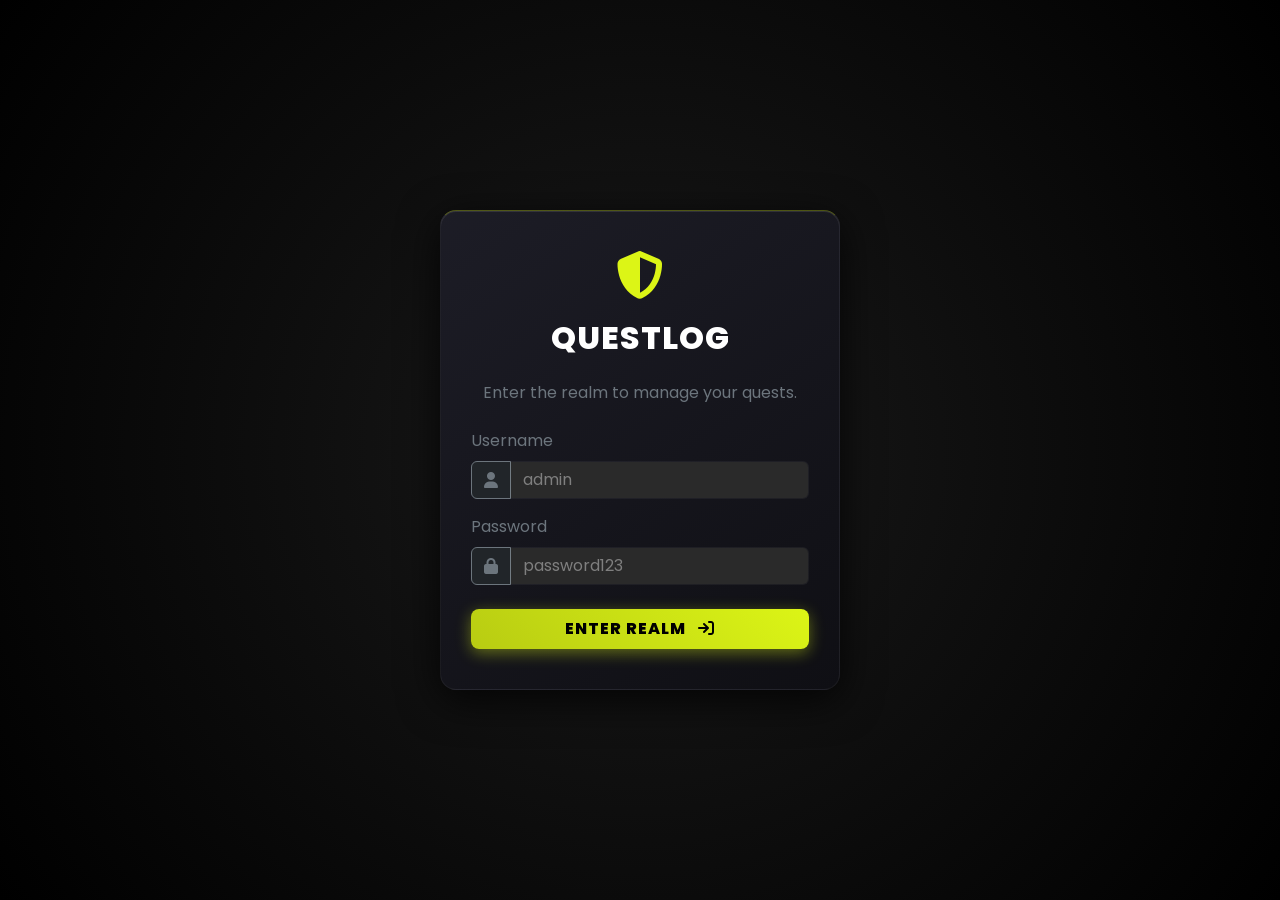
==== index.html @ 052176f8 "Add files via upload" ====
<!DOCTYPE html>
<html lang="en">

<head>
    <meta charset="UTF-8">
    <meta name="viewport" content="width=device-width, initial-scale=1.0">
    <title>QuestLog: Boss Raid Productivity</title>
    <!-- Bootstrap 5 CDN -->
    <link href="https://cdn.jsdelivr.net/npm/bootstrap@5.3.2/dist/css/bootstrap.min.css" rel="stylesheet">
    <!-- FontAwesome CDN -->
    <link rel="stylesheet" href="https://cdnjs.cloudflare.com/ajax/libs/font-awesome/6.4.2/css/all.min.css">
    <!-- Google Fonts Poppins -->
    <link
        href="https://fonts.googleapis.com/css2?family=Poppins:ital,wght@0,300;0,400;0,500;0,600;0,700;0,800;1,400&display=swap"
        rel="stylesheet">
    <!-- Custom CSS -->
    <link rel="stylesheet" href="assets/css/style.css">
</head>

<body>

    <!-- Top Navigation -->
    <nav class="navbar navbar-dark bg-dark border-bottom border-secondary mb-4">
        <div class="container-fluid px-4">
            <a class="navbar-brand text-white" href="#">
                <i class="fa-solid fa-shield-halved text-warning me-2"
                    style="color: var(--accent-color) !important;"></i>
                <span class="fw-bold">QuestLog</span>
            </a>
            <div class="d-flex align-items-center">
                <span class="text-secondary me-3" id="playerUsername">Player</span>
                <button class="btn btn-outline-danger btn-sm" onclick="logout()">Logout</button>
            </div>
        </div>
    </nav>

    <div class="container pb-5">

        <!-- Player Stats Bar -->
        <div class="row mb-4">
            <div class="col-12">
                <div class="card-custom p-3 d-flex flex-wrap align-items-center justify-content-between gap-3">
                    <div class="d-flex align-items-center gap-2">
                        <div class="bg-dark rounded-circle d-flex align-items-center justify-content-center border border-secondary"
                            style="width: 50px; height: 50px;">
                            <span class="fw-bold fs-4" id="playerLevel">1</span>
                        </div>
                        <div>
                            <div class="text-secondary small fw-bold">LEVEL</div>
                            <div class="text-white" id="playerTitle">Novice Adventurer</div>
                        </div>
                    </div>

                    <div class="flex-grow-1 mx-md-4" style="min-width: 200px;">
                        <div class="d-flex justify-content-between text-secondary small mb-1">
                            <span>XP</span>
                            <span id="playerXpText">0 / 100</span>
                        </div>
                        <div class="progress">
                            <div class="progress-bar progress-bar-xp" id="playerXpBar" role="progressbar"
                                style="width: 0%"></div>
                        </div>
                    </div>

                    <div class="flex-grow-1 mx-md-4" style="min-width: 200px;">
                        <div class="d-flex justify-content-between text-secondary small mb-1">
                            <span>Energy (HP)</span>
                            <span id="playerHpText">100 / 100</span>
                        </div>
                        <div class="progress">
                            <div class="progress-bar progress-bar-energy" id="playerHpBar" role="progressbar"
                                style="width: 100%"></div>
                        </div>
                    </div>

                    <div class="d-flex align-items-center gap-2">
                        <i class="fa-solid fa-coins text-warning fs-4"></i>
                        <span class="fw-bold fs-4" id="playerGold" style="color: var(--accent-color);">0</span>
                    </div>
                </div>
            </div>
        </div>

        <!-- Navigation Tabs -->
        <ul class="nav nav-pills mb-4" id="pills-tab" role="tablist">
            <li class="nav-item" role="presentation">
                <button class="nav-link active fw-bold px-4" id="pills-dashboard-tab" data-bs-toggle="pill"
                    data-bs-target="#pills-dashboard" type="button" role="tab">
                    <i class="fa-solid fa-chess-board me-2"></i> Dashboard
                </button>
            </li>
            <li class="nav-item" role="presentation">
                <button class="nav-link fw-bold px-4" id="pills-inventory-tab" data-bs-toggle="pill"
                    data-bs-target="#pills-inventory" type="button" role="tab">
                    <i class="fa-solid fa-box-open me-2"></i> Inventory
                </button>
            </li>
            <li class="nav-item" role="presentation">
                <button class="nav-link fw-bold px-4" id="pills-shop-tab" data-bs-toggle="pill"
                    data-bs-target="#pills-shop" type="button" role="tab">
                    <i class="fa-solid fa-store me-2"></i> Shop
                </button>
            </li>
        </ul>

        <!-- Tab Content -->
        <div class="tab-content" id="pills-tabContent">

            <!-- DASHBOARD TAB -->
            <div class="tab-pane fade show active fade-in" id="pills-dashboard" role="tabpanel">

                <!-- TOP SECTION: QUEST BOARD -->
                <div class="row mb-4">
                    <div class="col-12">
                        <div class="card-custom p-4 border-accent">
                            <div class="d-flex justify-content-between align-items-center mb-4">
                                <h3 class="mb-0 text-white"><i class="fa-solid fa-scroll me-2 text-warning"></i> Quest
                                    Board</h3>
                                <button class="btn btn-accent" data-bs-toggle="modal" data-bs-target="#addQuestModal">
                                    <i class="fa-solid fa-plus me-1"></i> New Quest
                                </button>
                            </div>

                            <div id="questList" class="d-flex flex-column gap-2"
                                style="max-height: 400px; overflow-y: auto;">
                                <!-- Quests will be rendered here -->
                                <div class="text-center text-secondary py-4" id="emptyQuestMsg">
                                    No active quests. Add a new quest to begin the raid!
                                </div>
                            </div>
                        </div>
                    </div>
                </div>

                <!-- MIDDLE SECTION: BOSS ARENA & DIALOGS -->
                <div class="row align-items-stretch g-4 mb-4">

                    <!-- Left Sidebar (Mascot) -->
                    <div class="col-lg-3 d-flex flex-column gap-3">
                        <div
                            class="card-custom p-3 border-accent flex-grow-1 d-flex flex-column justify-content-center text-center">
                            <i class="fa-solid fa-robot mascot-icon fs-1 mb-2"></i>
                            <div class="mascot-message-simple fst-italic text-light small" id="mascotMessage">
                                "Hero! Set deadlines and defeat the boss before time runs out!"
                            </div>
                        </div>
                        <div class="calendar-widget flex-grow-1">
                            <div class="fw-bold text-info mb-1" id="calendarMonth">Month YYYY</div>
                            <div class="calendar-days text-secondary fw-bold" style="font-size: 0.75rem;">
                                <div>Su</div>
                                <div>Mo</div>
                                <div>Tu</div>
                                <div>We</div>
                                <div>Th</div>
                                <div>Fr</div>
                                <div>Sa</div>
                            </div>
                            <div class="calendar-days" id="calendarGrid">
                                <!-- JS Calendar rendering -->
                            </div>
                        </div>
                    </div>

                    <!-- Center (Boss Area) -->
                    <div class="col-lg-6">
                        <div
                            class="card-custom p-4 h-100 d-flex flex-column boss-card border-danger position-relative overflow-hidden">
                            <h3 class="mb-4 text-center text-danger text-uppercase fw-bold"
                                style="letter-spacing: 2px;"><i class="fa-solid fa-skull me-2"></i> Boss Area</h3>
                            <div
                                class="boss-arena flex-grow-1 d-flex flex-column justify-content-center align-items-center position-relative">

                                <!-- Slash Effect Overlay -->
                                <div id="slashEffect" class="slash-container">
                                    <div class="slash-line"></div>
                                </div>

                                <h4 class="text-white fw-bold mb-1" id="bossName">Abyssal Demon</h4>
                                <div class="badge bg-danger mb-4 px-3 py-2">Level <span id="bossLevel">1</span> Threat
                                </div>

                                <img src="https://robohash.org/questlog_boss_1.png?set=set2&size=220x220" alt="Boss"
                                    class="boss-image mb-4 floating-slow" id="bossImage"
                                    style="width: 220px; height: 220px; filter: drop-shadow(0 0 35px rgba(255, 77, 77, 0.8));">

                                <div class="w-100 px-4 mt-auto">
                                    <div class="d-flex justify-content-between text-white fw-bold mb-2">
                                        <span>BOSS HP</span>
                                        <span id="bossHpText">500 / 500</span>
                                    </div>
                                    <div class="progress" style="height: 2rem;">
                                        <div class="progress-bar progress-bar-hp progress-bar-striped progress-bar-animated"
                                            id="bossHpBar" role="progressbar" style="width: 100%;"></div>
                                    </div>
                                </div>
                            </div>
                        </div>
                    </div>

                    <!-- Right Sidebar (Boss Dialog) -->
                    <div class="col-lg-3 d-flex flex-column gap-3">
                        <div
                            class="card-custom h-100 p-4 border-danger d-flex flex-column justify-content-center text-center">
                            <i class="fa-solid fa-ghost fs-1 floating-slow mb-3"
                                style="color: var(--danger-color);"></i>
                            <h5 style="color: var(--danger-color);">Boss Taunt</h5>
                            <div class="mascot-message-simple fst-italic small mt-2" id="bossDialogMessage"
                                style="color: var(--danger-color);">
                                "You think a mere to-do list can defeat me?! Your deadlines mean nothing!"
                            </div>
                        </div>
                    </div>

                </div>
            </div>

            <!-- INVENTORY TAB -->
            <div class="tab-pane fade fade-in" id="pills-inventory" role="tabpanel">
                <div class="card-custom p-4 min-vh-50">
                    <h3 class="mb-4"><i class="fa-solid fa-sack-dollar me-2 text-warning"></i> Your Loot</h3>
                    <div class="row g-3" id="inventoryList">
                        <!-- Inventory items will be rendered here -->
                        <div class="col-12 text-center text-secondary py-5" id="emptyInventoryMsg">
                            Your inventory is empty. Defeat bosses to earn loot boxes!
                        </div>
                    </div>
                </div>
            </div>

            <!-- SHOP TAB -->
            <div class="tab-pane fade fade-in" id="pills-shop" role="tabpanel">
                <div class="card-custom p-4 min-vh-50">
                    <div class="d-flex justify-content-between align-items-center mb-4">
                        <h3><i class="fa-solid fa-store me-2" style="color: var(--accent-color);"></i> Merchant</h3>
                        <div class="badge bg-dark border border-secondary fs-6 p-2">
                            Your Gold: <span class="text-accent fw-bold" id="shopGoldDisplay">0</span> <i
                                class="fa-solid fa-coins text-accent"></i>
                        </div>
                    </div>

                    <div class="row g-4">
                        <!-- Shop Item 1 -->
                        <div class="col-md-4">
                            <div class="card-custom p-3 text-center border-secondary h-100 transition"
                                style="background: #222;">
                                <i class="fa-solid fa-flask text-success fs-1 mb-3 mt-2"></i>
                                <h5>Minor Health Potion</h5>
                                <p class="text-secondary small">Restores 20 Energy.</p>
                                <div class="mt-auto pt-3">
                                    <button class="btn btn-outline-success w-100"
                                        onclick="buyItem('health_potion_minor', 50, 20)">
                                        Buy - 50 <i class="fa-solid fa-coins text-warning"></i>
                                    </button>
                                </div>
                            </div>
                        </div>
                        <!-- Shop Item 2 -->
                        <div class="col-md-4">
                            <div class="card-custom p-3 text-center border-secondary h-100" style="background: #222;">
                                <i class="fa-solid fa-flask text-danger fs-1 mb-3 mt-2"></i>
                                <h5>Major Health Potion</h5>
                                <p class="text-secondary small">Restores 50 Energy.</p>
                                <div class="mt-auto pt-3">
                                    <button class="btn btn-outline-success w-100"
                                        onclick="buyItem('health_potion_major', 100, 50)">
                                        Buy - 100 <i class="fa-solid fa-coins text-warning"></i>
                                    </button>
                                </div>
                            </div>
                        </div>
                    </div>
                </div>
            </div>

        </div>
    </div>

    <!-- Add Quest Modal -->
    <div class="modal fade" id="addQuestModal" tabindex="-1" aria-hidden="true">
        <div class="modal-dialog modal-dialog-centered">
            <div class="modal-content"
                style="background-color: var(--bg-card); border-top: 4px solid var(--accent-color);">
                <div class="modal-header border-bottom border-secondary">
                    <h5 class="modal-title">Forge New Quest</h5>
                    <button type="button" class="btn-close btn-close-white" data-bs-dismiss="modal"
                        aria-label="Close"></button>
                </div>
                <div class="modal-body">
                    <form id="addQuestForm">
                        <div class="mb-3">
                            <label class="form-label text-secondary">Quest Title</label>
                            <input type="text" class="form-control form-control-custom" id="questTitle" required
                                placeholder="e.g. Finish report">
                        </div>
                        <div class="mb-3">
                            <label class="form-label text-secondary">Difficulty Rank</label>
                            <select class="form-select form-control-custom" id="questRank">
                                <option value="E">Rank E (Easy) - Low XP/Dmg</option>
                                <option value="C" selected>Rank C (Medium) - Normal XP/Dmg</option>
                                <option value="S">Rank S (Hard) - High XP/Dmg</option>
                            </select>
                        </div>
                        <div class="mb-3">
                            <label class="form-label text-secondary">Quest Category</label>
                            <select class="form-select form-control-custom" id="questCategory">
                                <option value="Work">💼 Work</option>
                                <option value="Study">📚 Study</option>
                                <option value="Health">💖 Health</option>
                                <option value="Chores">🧹 Chores</option>
                                <option value="Other">✨ Other</option>
                            </select>
                        </div>
                        <div class="mb-3">
                            <label class="form-label text-secondary">Deadline (Date & Time)</label>
                            <input type="datetime-local" class="form-control form-control-custom" id="questDeadline"
                                required>
                        </div>
                        <div class="text-end mt-4">
                            <button type="button" class="btn btn-outline-secondary"
                                data-bs-dismiss="modal">Cancel</button>
                            <button type="submit" class="btn btn-accent ms-2">Add Quest</button>
                        </div>
                    </form>
                </div>
            </div>
        </div>
    </div>

    <!-- Loot Box Modal (Victory) -->
    <div class="modal fade" id="victoryModal" tabindex="-1" aria-hidden="true" data-bs-backdrop="static">
        <div class="modal-dialog modal-dialog-centered text-center">
            <div class="modal-content"
                style="background: linear-gradient(145deg, rgba(30, 30, 40, 0.95) 0%, rgba(15, 15, 20, 1) 100%); border-top: 4px solid var(--warning-color); border-radius: 16px;">
                <div class="modal-body p-5">
                    <h2 class="text-warning mb-4" style="text-shadow: 0 0 20px rgba(220, 245, 22, 0.5);">BOSS DEFEATED!
                    </h2>
                    <i class="fa-solid fa-gift fs-1 text-danger mb-4 bounce" style="font-size: 5rem;"></i>
                    <p class="text-white mb-4">You have slain the boss and found a Loot Box!</p>
                    <button type="button" class="btn btn-accent px-4 py-2 fw-bold" onclick="openLootBox()">Open Loot
                        Box</button>
                </div>
            </div>
        </div>
    </div>

    <!-- Bootstrap JS Bundle -->
    <script src="https://cdn.jsdelivr.net/npm/bootstrap@5.3.2/dist/js/bootstrap.bundle.min.js"></script>

    <!-- App Logic Scripts -->
    <script src="assets/js/auth.js"></script>
    <script src="assets/js/game.js"></script>
    <script src="assets/js/quests.js"></script>
    <script src="assets/js/main.js"></script>
</body>

</html>
---- assets/css/style.css ----
/* Base Variables (Eye-Catching Premium Theme) */
:root {
  --bg-dark: #0f0f1a; 
  --bg-card: #151520;
  --accent-color: #dcf516; /* Bright Yellow-Green */
  --accent-hover: #eaff4d;
  --text-primary: #ffffff;
  --text-secondary: #a0a0b0;
  --danger-color: #9d1f1a; /* Deep Crimson for Boss */
  --danger-glow: #ff4d4d; /* Brighter red for text glows */
  --success-color: #00e676; 
  --info-color: #00e5ff; 
  --warning-color: #ffea00; 
  --border-color: rgba(255, 255, 255, 0.05);
}

body {
  background: radial-gradient(circle at 50% 0%, #2a0845 0%, #1a1a2e 50%, #0f0f1a 100%);
  background-attachment: fixed;
  color: var(--text-primary);
  font-family: 'Poppins', 'Segoe UI', sans-serif;
  overflow-x: hidden;
  min-height: 100vh;
}

/* Typography & Links */
a {
  color: var(--accent-color);
  text-decoration: none;
  transition: color 0.3s ease;
}

a:hover {
  color: var(--accent-hover);
}

h1, h2, h3, h4, h5 {
  font-weight: 800;
  letter-spacing: 1px;
  text-transform: uppercase;
}

/* Bootstrap Overrides */
.text-warning { color: var(--accent-color) !important; text-shadow: 0 0 10px rgba(220, 245, 22, 0.4); }
.text-danger { color: var(--danger-glow) !important; text-shadow: 0 0 10px rgba(255, 77, 77, 0.5); }
.text-info { color: var(--info-color) !important; text-shadow: 0 0 10px rgba(0, 229, 255, 0.4); }

/* Custom Cards & Modals (Glassmorphism + Depth) */
.card-custom, .modal-content {
  background: linear-gradient(145deg, rgba(30, 30, 40, 0.95) 0%, rgba(15, 15, 20, 1) 100%);
  border: 1px solid rgba(255, 255, 255, 0.05);
  border-top: 1px solid rgba(220, 245, 22, 0.3);
  border-radius: 16px;
  box-shadow: 0 10px 40px rgba(0, 0, 0, 0.8), inset 0 1px 0 rgba(255,255,255,0.1);
  backdrop-filter: blur(15px);
}

.card-custom {
  transition: transform 0.3s, box-shadow 0.3s;
}

.card-custom:hover {
  box-shadow: 0 15px 40px rgba(0, 0, 0, 0.6), inset 0 1px 0 rgba(255,255,255,0.2);
  transform: translateY(-2px);
}

/* Specific Modal Header/Footer fixes */
.modal-header {
  border-bottom: 1px solid rgba(255, 255, 255, 0.05);
}
.modal-footer {
  border-top: 1px solid rgba(255, 255, 255, 0.05);
}

/* Custom Buttons */
.btn-accent {
  background: linear-gradient(45deg, #b8cc12, var(--accent-color));
  color: #000;
  font-weight: 800;
  border: none;
  border-radius: 8px;
  padding: 10px 20px;
  text-transform: uppercase;
  letter-spacing: 1px;
  box-shadow: 0 4px 15px rgba(220, 245, 22, 0.4);
  transition: all 0.3s;
}

.btn-accent:hover {
  background: linear-gradient(45deg, var(--accent-color), var(--accent-hover));
  color: #000;
  transform: translateY(-2px);
  box-shadow: 0 6px 20px rgba(220, 245, 22, 0.6);
}

/* Inputs */
.form-control-custom, .form-select {
  background-color: #2a2a2a;
  border: 1px solid var(--border-color);
  color: var(--text-primary);
}

.form-control-custom::placeholder {
  color: rgba(255, 255, 255, 0.4);
  opacity: 1; /* Fix for Firefox */
}

.form-control-custom:focus {
  background-color: #2a2a2a;
  color: var(--text-primary);
  border-color: var(--accent-color);
  box-shadow: 0 0 0 0.25rem rgba(196, 211, 0, 0.25);
}

/* Progress Bars */
.progress {
  background-color: rgba(0, 0, 0, 0.5);
  border-radius: 8px;
  height: 1.5rem;
  border: 1px solid rgba(255, 255, 255, 0.1);
  box-shadow: inset 0 2px 5px rgba(0,0,0,0.5);
  overflow: hidden;
}

.progress-bar {
  box-shadow: 0 0 10px rgba(255,255,255,0.3);
}

.progress-bar-hp {
  background: linear-gradient(90deg, #9d1f1a, #ff4d4d) !important;
  transition: width 0.5s cubic-bezier(0.25, 0.8, 0.25, 1);
}

.progress-bar-xp {
  background-color: var(--info-color) !important;
  transition: width 0.5s ease-in-out;
}

.progress-bar-energy {
  background-color: var(--success-color) !important;
  transition: width 0.5s ease-in-out;
}

/* Mascot & Messages */
.mascot-container {
  display: flex;
  align-items: center;
  gap: 15px;
  margin-bottom: 20px;
}

.mascot-icon {
  font-size: 3rem;
  color: var(--accent-color);
  animation: float 3s ease-in-out infinite;
}

.mascot-message {
  background-color: var(--bg-card);
  padding: 10px 15px;
  border-radius: 12px;
  border: 1px solid var(--accent-color);
  position: relative;
  font-style: italic;
}

.mascot-message::before {
  content: '';
  position: absolute;
  left: -10px;
  top: 50%;
  transform: translateY(-50%);
  border-width: 10px 10px 10px 0;
  border-style: solid;
  border-color: transparent var(--accent-color) transparent transparent;
}

/* Boss Arena */
.boss-arena {
  text-align: center;
  padding: 30px;
  position: relative;
}

.boss-image {
  max-width: 200px;
  filter: drop-shadow(0 0 15px rgba(139, 69, 19, 0.5));
  transition: all 0.3s;
}

/* Tasks */
.task-item {
  background: rgba(25, 25, 35, 0.6);
  border: 1px solid rgba(255,255,255,0.05);
  border-left: 4px solid var(--accent-color);
  border-radius: 12px;
  padding: 16px;
  margin-bottom: 12px;
  display: flex;
  justify-content: space-between;
  align-items: center;
  transition: all 0.3s cubic-bezier(0.25, 0.8, 0.25, 1);
}

.task-item:hover {
  background: rgba(35, 35, 45, 0.8);
  border-color: rgba(220, 245, 22, 0.4);
  box-shadow: 0 10px 20px rgba(0,0,0,0.3), 0 0 15px rgba(220, 245, 22, 0.2);
  transform: translateY(-3px) scale(1.01);
}

.badge-rank-s { background: linear-gradient(45deg, #9d1f1a, #ff4d4d); color: #fff; box-shadow: 0 0 10px rgba(255, 77, 77, 0.5); }
.badge-rank-c { background: linear-gradient(45deg, #ccaa00, #ffea00); color: #000; box-shadow: 0 0 10px rgba(255, 234, 0, 0.5); }
.badge-rank-e { background: linear-gradient(45deg, #0099cc, #00e5ff); color: #000; box-shadow: 0 0 10px rgba(0, 229, 255, 0.5); }
.badge-category { background-color: rgba(0,0,0,0.5); color: #fff; border: 1px solid rgba(255,255,255,0.2); }

/* Checklist Button Glowing Effect */
.btn-checklist {
  background: transparent;
  border: 2px solid var(--text-secondary);
  color: var(--text-secondary);
  width: 35px;
  height: 35px;
  border-radius: 50%;
  display: flex;
  justify-content: center;
  align-items: center;
  transition: all 0.3s ease;
  font-size: 1.2rem;
  cursor: pointer;
}

.btn-checklist:hover {
  border-color: var(--success-color);
  color: var(--success-color);
  box-shadow: 0 0 10px var(--success-color), inset 0 0 10px var(--success-color);
  text-shadow: 0 0 5px var(--success-color);
}

.btn-checklist.completed {
  background-color: var(--success-color);
  border-color: var(--success-color);
  color: #000;
  box-shadow: 0 0 15px var(--success-color);
}

.task-item.completed {
  opacity: 0.6;
  border-left-color: var(--success-color);
}
.task-item.completed .task-title {
  text-decoration: line-through;
  color: var(--text-secondary) !important;
}

/* Utilities */
.border-accent { 
  border-top: 2px solid var(--accent-color) !important; 
  box-shadow: 0 0 25px rgba(220, 245, 22, 0.15), inset 0 1px 0 rgba(255,255,255,0.1) !important;
}
.border-danger { 
  border-top: 2px solid var(--danger-color) !important; 
  background: radial-gradient(circle at center, rgba(157, 31, 26, 0.15) 0%, rgba(15, 15, 20, 0.9) 80%) !important;
  box-shadow: 0 0 40px rgba(157, 31, 26, 0.2), inset 0 0 20px rgba(157, 31, 26, 0.1) !important;
}

/* Slash Attack Animation */
.slash-container {
  position: absolute;
  top: 0; left: 0; right: 0; bottom: 0;
  pointer-events: none;
  z-index: 10;
  display: flex;
  justify-content: center;
  align-items: center;
  opacity: 0;
}

.slash-line {
  width: 150%;
  height: 10px;
  background: linear-gradient(90deg, transparent, var(--text-primary), var(--danger-color), transparent);
  box-shadow: 0 0 20px var(--danger-color);
  transform: rotate(-45deg) scaleX(0);
}

.animate-slash {
  animation: slashEffect 0.5s ease-out forwards;
}
.animate-slash .slash-line {
  animation: slashDraw 0.4s ease-out forwards;
}

@keyframes slashEffect {
  0% { opacity: 1; }
  80% { opacity: 1; }
  100% { opacity: 0; }
}

@keyframes slashDraw {
  0% { transform: rotate(-45deg) scaleX(0); }
  50% { transform: rotate(-45deg) scaleX(1); }
  100% { transform: rotate(-45deg) scaleX(1) translateY(50px); opacity: 0; }
}

/* Navigation */
.nav-pills .nav-link {
  color: var(--text-secondary);
  border-radius: 8px;
}

.nav-pills .nav-link.active, .nav-pills .show>.nav-link {
  color: #000;
  background-color: var(--accent-color);
}

/* Calendar Widget Simple */
.calendar-widget {
  background-color: #2a2a2a;
  border-radius: 8px;
  padding: 15px;
  text-align: center;
}
.calendar-days {
  display: grid;
  grid-template-columns: repeat(7, 1fr);
  gap: 5px;
  margin-top: 10px;
}
.calendar-day {
  padding: 5px;
  font-size: 0.9rem;
  border-radius: 4px;
}
.calendar-day.today {
  background-color: var(--accent-color);
  color: #000;
  font-weight: bold;
}

/* Animations */
@keyframes shake {
  0% { transform: translate(1px, 1px) rotate(0deg); }
  10% { transform: translate(-1px, -2px) rotate(-1deg); }
  20% { transform: translate(-3px, 0px) rotate(1deg); }
  30% { transform: translate(3px, 2px) rotate(0deg); }
  40% { transform: translate(1px, -1px) rotate(1deg); }
  50% { transform: translate(-1px, 2px) rotate(-1deg); }
  60% { transform: translate(-3px, 1px) rotate(0deg); }
  70% { transform: translate(3px, 1px) rotate(-1deg); }
  80% { transform: translate(-1px, -1px) rotate(1deg); }
  90% { transform: translate(1px, 2px) rotate(0deg); }
  100% { transform: translate(1px, -2px) rotate(-1deg); }
}

.shake {
  animation: shake 0.5s;
  animation-iteration-count: 1;
}

@keyframes fadeIn {
  from { opacity: 0; transform: translateY(10px); }
  to { opacity: 1; transform: translateY(0); }
}

.fade-in {
  animation: fadeIn 0.4s ease-out forwards;
}

@keyframes float {
  0% { transform: translateY(0px); }
  50% { transform: translateY(-10px); }
  100% { transform: translateY(0px); }
}

.floating-slow {
  animation: float 4s ease-in-out infinite;
}
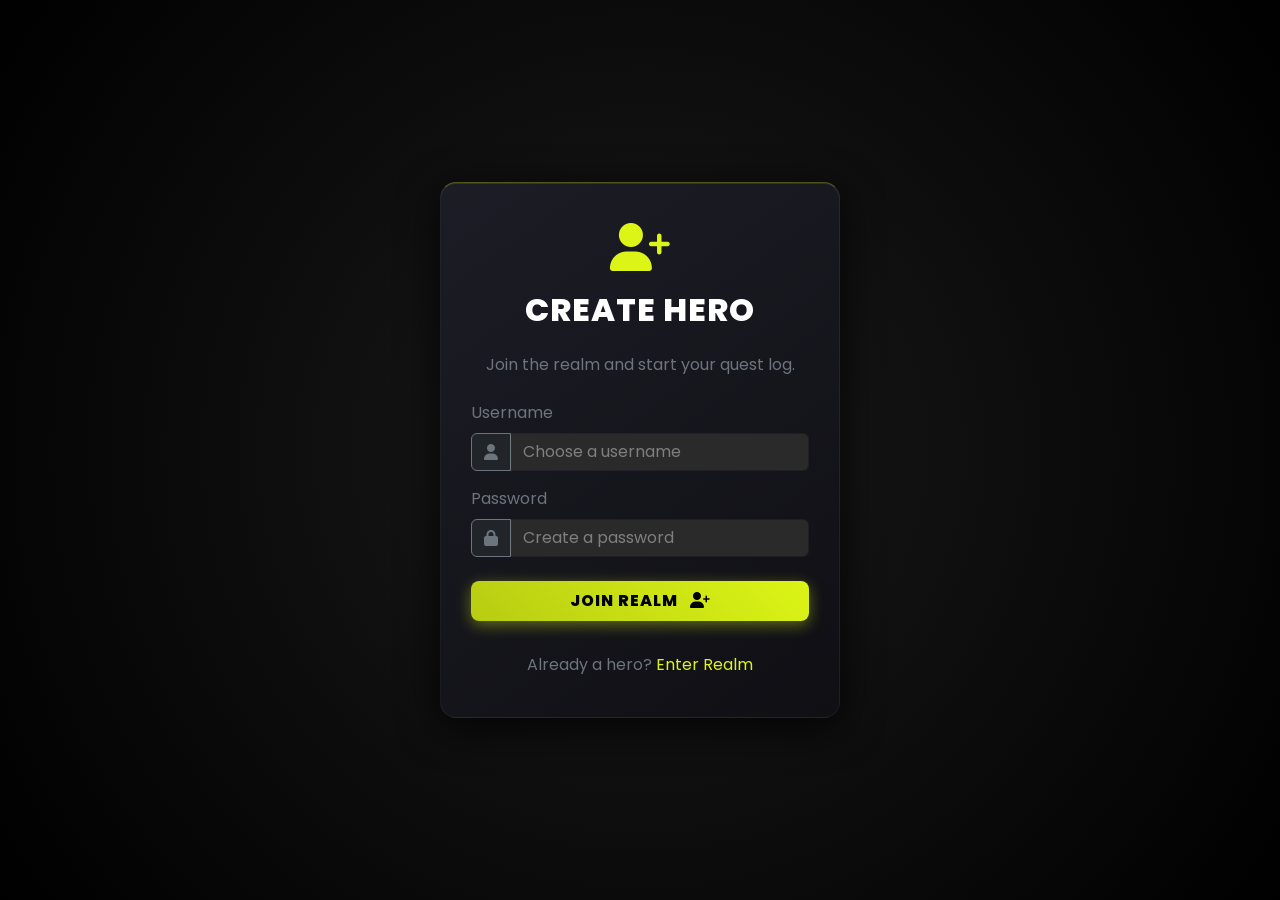
==== commit fc69d8ad: "Add files via upload" ====
--- a/index.html
+++ b/index.html
@@ -347,10 +347,10 @@
     <script src="https://cdn.jsdelivr.net/npm/bootstrap@5.3.2/dist/js/bootstrap.bundle.min.js"></script>
 
     <!-- App Logic Scripts -->
-    <script src="assets/js/auth.js"></script>
-    <script src="assets/js/game.js"></script>
-    <script src="assets/js/quests.js"></script>
-    <script src="assets/js/main.js"></script>
+    <script src="assets/js/auth.js?v=2"></script>
+    <script src="assets/js/game.js?v=2"></script>
+    <script src="assets/js/quests.js?v=2"></script>
+    <script src="assets/js/main.js?v=2"></script>
 </body>
 
 </html>
